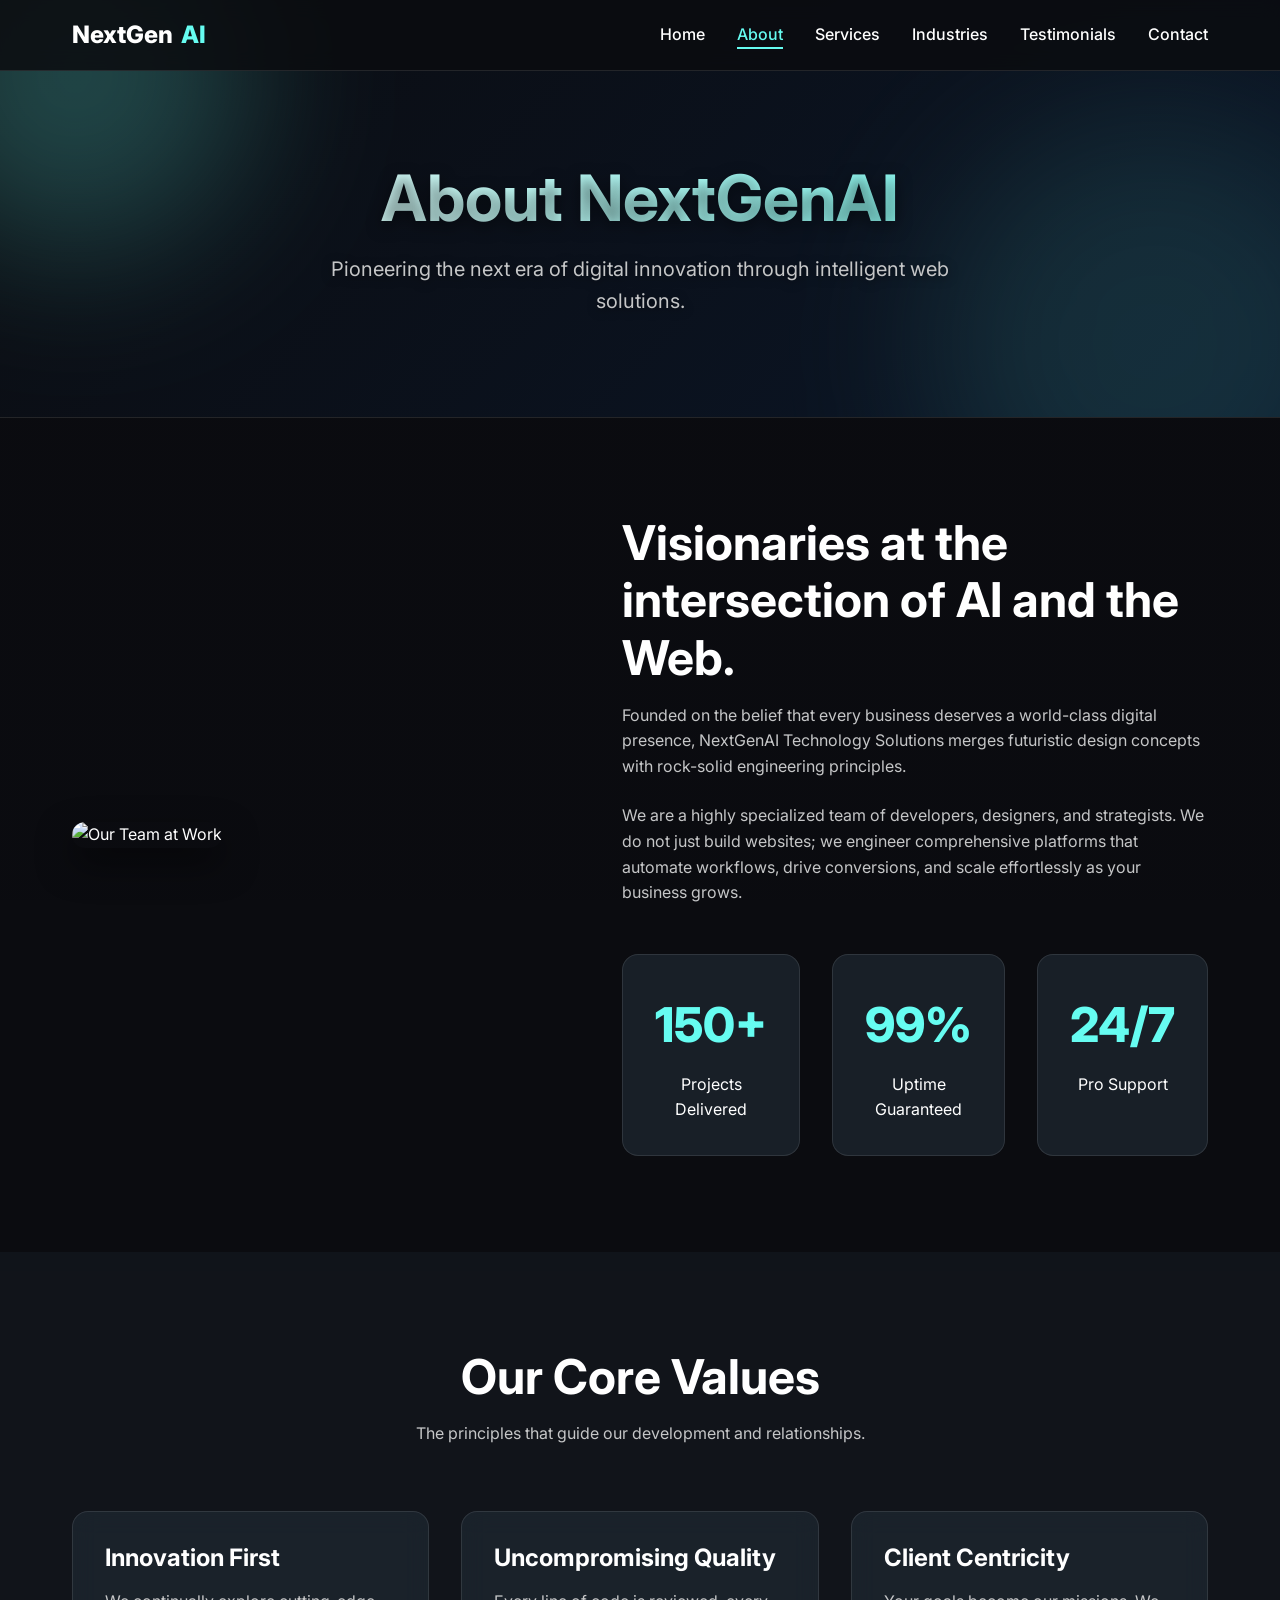
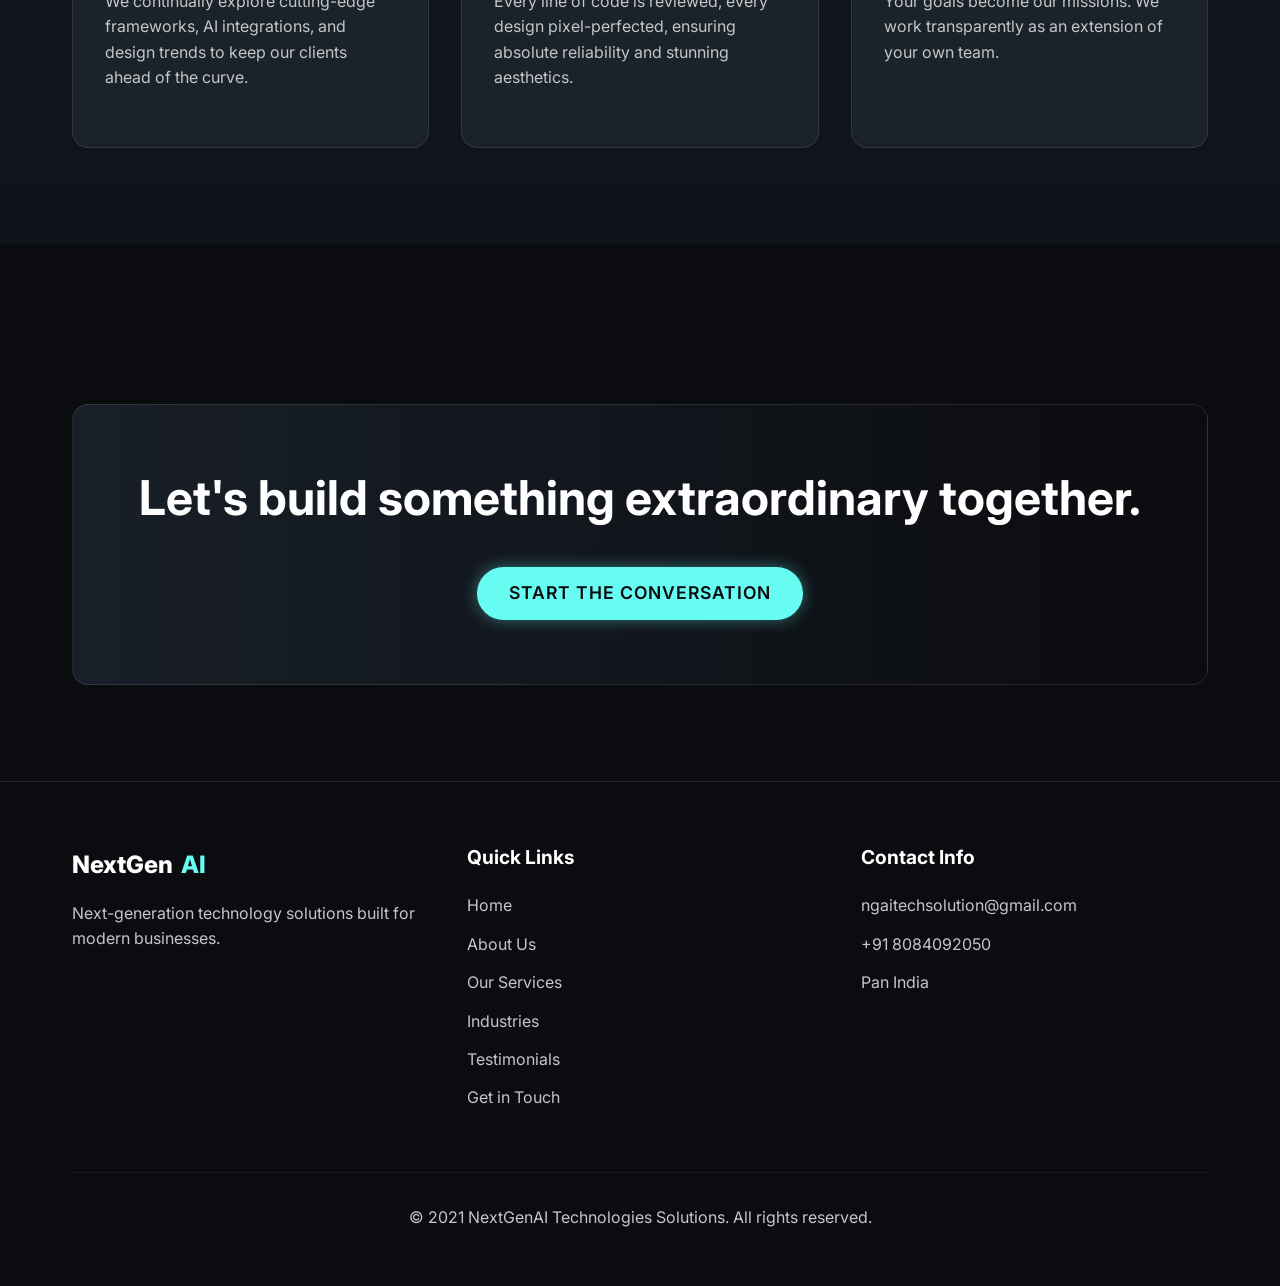
==== About.html @ a2633821 "Add files via upload" ====
<!DOCTYPE html>
<html lang="en">
<head>
    <meta charset="UTF-8">
    <meta name="viewport" content="width=device-width, initial-scale=1.0">
    <meta name="description" content="Learn about NextGenAI Technology Solutions, our mission, vision and team.">
    <title>About Us | NextGenAI Technology</title>
    <!-- Google Fonts -->
    <link rel="preconnect" href="https://fonts.googleapis.com">
    <link rel="preconnect" href="https://fonts.gstatic.com" crossorigin>
    <link href="https://fonts.googleapis.com/css2?family=Inter:wght@300;400;500;600;700;800&display=swap" rel="stylesheet">
    <link rel="stylesheet" href="style.css">
    <style>
        .page-header {
            padding: 160px 0 100px;
            text-align: center;
            position: relative;
            background-color: var(--bg-color);
            border-bottom: 1px solid var(--glass-border);
            overflow: hidden;
            z-index: 1;
        }

        .header-bg-elements {
            position: absolute;
            top: 0; left: 0; width: 100%; height: 100%;
            z-index: -2;
            overflow: hidden;
            background: linear-gradient(-45deg, #0b0c10, #1f2833, #0a192f, #0b0c10);
            background-size: 400% 400%;
            animation: gradientBG 15s ease infinite;
        }

        .orb {
            position: absolute;
            border-radius: 50%;
            filter: blur(80px);
            opacity: 0.6;
            animation: floatOrb 10s infinite ease-in-out alternate;
        }

        .orb-1 {
            width: 350px; height: 350px;
            background: rgba(102, 252, 241, 0.4);
            top: -100px; left: -100px;
            animation-delay: 0s;
        }

        .orb-2 {
            width: 450px; height: 450px;
            background: rgba(69, 162, 158, 0.3);
            bottom: -150px; right: -100px;
            animation-duration: 12s;
            animation-delay: -5s;
        }

        .page-header::after {
            content: '';
            position: absolute;
            top: 0; left: 0; right: 0; bottom: 0;
            background: url('file:///C:/Users/rites/.gemini/antigravity/brain/25545eb5-5277-4ad1-b51b-b9562a341a34/site_bg_pattern_1773385852781.png') repeat;
            background-size: 400px;
            opacity: 0.25;
            animation: patternPan 30s linear infinite;
            z-index: -1;
            mask-image: linear-gradient(to bottom, black 30%, transparent 100%);
            -webkit-mask-image: linear-gradient(to bottom, black 30%, transparent 100%);
        }

        @keyframes floatOrb {
            0% { transform: translate(0, 0) scale(1); }
            100% { transform: translate(60px, 60px) scale(1.15); }
        }

        @keyframes patternPan {
            0% { background-position: 0 0; }
            100% { background-position: 400px 400px; }
        }

        @keyframes gradientBG {
            0% { background-position: 0% 50%; }
            50% { background-position: 100% 50%; }
            100% { background-position: 0% 50%; }
        }
        
        .story-section {
            display: grid;
            grid-template-columns: 1fr 1fr;
            gap: 4rem;
            align-items: center;
        }

        .stats-grid {
            display: grid;
            grid-template-columns: repeat(3, 1fr);
            gap: 2rem;
            margin-top: 3rem;
            text-align: center;
        }

        .stat-card {
            padding: 2rem;
        }

        .stat-number {
            font-size: 3rem;
            font-weight: 800;
            color: var(--accent-color);
            margin-bottom: 0.5rem;
        }

        @media (max-width: 768px) {
            .story-section {
                grid-template-columns: 1fr;
            }
            .stats-grid {
                grid-template-columns: 1fr;
            }
        }
    </style>
</head>
<body>
    
    <!-- Animated Global Background -->
    <div class="moving-bg"></div>

    <!-- Header -->
    <header>
        <div class="container nav-container">
            <a href="index.html" class="logo">NextGen<span>AI</span></a>
            <button class="mobile-menu-btn" aria-label="Toggle menu" aria-expanded="false">&#9776;</button>
            <nav>
                <ul class="nav-links">
                    <li><a href="index.html">Home</a></li>
                    <li><a href="About.html">About</a></li>
                    <li><a href="Service.html">Services</a></li>
                    <li><a href="Industries.html">Industries</a></li>
                    <li><a href="Testimonials.html">Testimonials</a></li>
                    <li><a href="Contact.html">Contact</a></li>
                </ul>
            </nav>
        </div>
    </header>

    <!-- Page Header -->
    <div class="page-header">
        <div class="header-bg-elements">
            <div class="orb orb-1"></div>
            <div class="orb orb-2"></div>
        </div>
        <div class="container reveal">
            <h1 style="position: relative; z-index: 10; text-shadow: 0 5px 15px rgba(0,0,0,0.5);">About NextGenAI</h1>
            <p style="font-size: 1.25rem; max-width: 700px; margin: 0 auto; position: relative; z-index: 10; color: var(--text-secondary); text-shadow: 0 2px 10px rgba(0,0,0,0.5);">Pioneering the next era of digital innovation through intelligent web solutions.</p>
        </div>
    </div>

    <!-- Our Story -->
    <section class="section">
        <div class="container">
            <div class="story-section">
                <div class="story-image reveal float-img">
                    <img src="file:///C:/Users/rites/.gemini/antigravity/brain/25545eb5-5277-4ad1-b51b-b9562a341a34/about_company_1773385227448.png" alt="Our Team at Work" style="width: 100%; border-radius: 16px; box-shadow: 0 15px 35px rgba(0,0,0,0.5);">
                </div>
                <div class="story-text reveal" style="transition-delay: 200ms;">
                    <h2>Visionaries at the intersection of AI and the Web.</h2>
                    <p>Founded on the belief that every business deserves a world-class digital presence, NextGenAI Technology Solutions merges futuristic design concepts with rock-solid engineering principles.</p>
                    <p>We are a highly specialized team of developers, designers, and strategists. We do not just build websites; we engineer comprehensive platforms that automate workflows, drive conversions, and scale effortlessly as your business grows.</p>
                    
                    <div class="stats-grid">
                        <div class="stat-card glass">
                            <div class="stat-number">150+</div>
                            <div class="stat-text">Projects Delivered</div>
                        </div>
                        <div class="stat-card glass">
                            <div class="stat-number">99%</div>
                            <div class="stat-text">Uptime Guaranteed</div>
                        </div>
                        <div class="stat-card glass">
                            <div class="stat-number">24/7</div>
                            <div class="stat-text">Pro Support</div>
                        </div>
                    </div>
                </div>
            </div>
        </div>
    </section>

    <!-- Values -->
    <section class="section" style="background: rgba(31,40,51,0.3);">
        <div class="container">
            <div class="section-header reveal">
                <h2>Our Core Values</h2>
                <p>The principles that guide our development and relationships.</p>
            </div>
            
            <div class="services-grid">
                <div class="service-card glass reveal">
                    <h3>Innovation First</h3>
                    <p>We continually explore cutting-edge frameworks, AI integrations, and design trends to keep our clients ahead of the curve.</p>
                </div>
                <div class="service-card glass reveal" style="transition-delay: 100ms;">
                    <h3>Uncompromising Quality</h3>
                    <p>Every line of code is reviewed, every design pixel-perfected, ensuring absolute reliability and stunning aesthetics.</p>
                </div>
                <div class="service-card glass reveal" style="transition-delay: 200ms;">
                    <h3>Client Centricity</h3>
                    <p>Your goals become our missions. We work transparently as an extension of your own team.</p>
                </div>
            </div>
        </div>
    </section>

    <section class="section">
        <div class="container">
            <div class="cta-banner reveal">
                <h2>Let's build something extraordinary together.</h2>
                <a href="Contact.html" class="btn btn-primary" style="margin-top: 1.5rem;">Start the Conversation</a>
            </div>
        </div>
    </section>

    <!-- Footer -->
    <footer>
        <div class="container">
            <div class="footer-grid">
                <div class="footer-col">
                    <a href="index.html" class="logo" style="margin-bottom: 1rem;">NextGen<span>AI</span></a>
                    <p>Next-generation technology solutions built for modern businesses.</p>
                </div>
                <div class="footer-col">
                    <h4>Quick Links</h4>
                    <ul>
                        <li><a href="index.html">Home</a></li>
                        <li><a href="About.html">About Us</a></li>
                        <li><a href="Service.html">Our Services</a></li>
                        <li><a href="Industries.html">Industries</a></li>
                        <li><a href="Testimonials.html">Testimonials</a></li>
                        <li><a href="Contact.html">Get in Touch</a></li>
                    </ul>
                </div>
                <div class="footer-col">
                    <h4>Contact Info</h4>
                    <ul style="color: var(--text-secondary);">
                        <li>ngaitechsolution@gmail.com</li>
                        <li>+91 8084092050</li>
                        <li>Pan India</li>
                    </ul>
                </div>
            </div>
            <div class="footer-bottom">
                <p>&copy; 2021 NextGenAI Technologies Solutions. All rights reserved.</p>
            </div>
        </div>
    </footer>

    <script src="script.js"></script>
</body>
</html>
---- style.css ----
/* Global Reset & Box Sizing */
*, *::before, *::after {
  box-sizing: border-box;
  margin: 0;
  padding: 0;
}

/* CSS Variables for Theme */
:root {
  --bg-color: #0b0c10;
  --bg-gradient: linear-gradient(135deg, #0b0c10 0%, #1f2833 100%);
  --surface-color: rgba(31, 40, 51, 0.7);
  --glass-border: rgba(255, 255, 255, 0.1);
  --text-primary: #ffffff;
  --text-secondary: #c5c6c7;
  --accent-color: #66fcf1;
  --accent-hover: #45a29e;
  --font-family: 'Inter', system-ui, -apple-system, sans-serif;
  --transition: all 0.3s ease;
}

body {
  font-family: var(--font-family);
  background-color: var(--bg-color);
  color: var(--text-primary);
  line-height: 1.6;
  overflow-x: hidden;
  min-height: 100vh;
}

/* Moving Background Layer */
.moving-bg {
  position: fixed;
  top: 0;
  left: 0;
  width: 100vw;
  height: 100vh;
  z-index: -5; /* Place deep in background */
  background-image: 
    linear-gradient(rgba(11,12,16,0.85), rgba(11,12,16,0.85)),
    url('file:///C:/Users/rites/.gemini/antigravity/brain/25545eb5-5277-4ad1-b51b-b9562a341a34/site_bg_pattern_1773385852781.png');
  background-repeat: repeat;
  background-size: 800px 800px;
  animation: bgPan 40s linear infinite;
}

@keyframes bgPan {
  0% { background-position: 0 0; }
  100% { background-position: 800px 800px; }
}

/* Floating Image Animation */
.float-img {
  animation: floatImg 8s ease-in-out infinite;
}

@keyframes floatImg {
  0% { transform: translateY(0px); }
  50% { transform: translateY(-15px); }
  100% { transform: translateY(0px); }
}

/* Pulse Image Animation */
.pulse-img {
  animation: pulseImg 8s ease-in-out infinite alternate;
  transform-origin: center;
}

@keyframes pulseImg {
  0% { transform: scale(1); filter: brightness(1); }
  100% { transform: scale(1.05); filter: brightness(1.2); }
}

/* Typography */
h1, h2, h3, h4, h5, h6 {
  font-weight: 700;
  line-height: 1.2;
  margin-bottom: 1rem;
}

h1 {
  font-size: clamp(2.5rem, 5vw, 4rem);
  background: linear-gradient(to right, #ffffff, var(--accent-color));
  -webkit-background-clip: text;
  background-clip: text;
  -webkit-text-fill-color: transparent;
}

h2 { font-size: clamp(2rem, 4vw, 3rem); }
h3 { font-size: 1.5rem; }
p { margin-bottom: 1.5rem; color: var(--text-secondary); }

a {
  text-decoration: none;
  color: var(--accent-color);
  transition: var(--transition);
}

a:hover { color: var(--accent-hover); }

/* Buttons */
.btn {
  display: inline-flex;
  align-items: center;
  justify-content: center;
  padding: 0.8rem 2rem;
  border-radius: 50px;
  font-weight: 600;
  font-size: 1.1rem;
  text-transform: uppercase;
  letter-spacing: 1px;
  cursor: pointer;
  transition: var(--transition);
  border: none;
}

.btn-primary {
  background: var(--accent-color);
  color: var(--bg-color);
  box-shadow: 0 0 15px rgba(102, 252, 241, 0.4);
}

.btn-primary:hover {
  background: var(--accent-hover);
  box-shadow: 0 0 25px rgba(102, 252, 241, 0.6);
  transform: translateY(-2px);
  color: var(--bg-color);
}

.btn-secondary {
  background: transparent;
  color: var(--accent-color);
  border: 2px solid var(--accent-color);
}

.btn-secondary:hover {
  background: rgba(102, 252, 241, 0.1);
  transform: translateY(-2px);
}

/* Glassmorphism Classes */
.glass {
  background: var(--surface-color);
  backdrop-filter: blur(12px);
  -webkit-backdrop-filter: blur(12px);
  border: 1px solid var(--glass-border);
  border-radius: 16px;
  padding: 2rem;
}

/* Layout Container */
.container {
  max-width: 1200px;
  margin: 0 auto;
  padding: 0 2rem;
}

/* Header & Navigation */
header {
  position: fixed;
  top: 0;
  width: 100%;
  z-index: 1000;
  background: rgba(11, 12, 16, 0.85);
  backdrop-filter: blur(10px);
  border-bottom: 1px solid var(--glass-border);
  padding: 1rem 0;
  transition: var(--transition);
}

header.scrolled {
  padding: 0.5rem 0;
  background: rgba(11, 12, 16, 0.95);
}

.nav-container {
  display: flex;
  justify-content: space-between;
  align-items: center;
}

.logo {
  font-size: 1.5rem;
  font-weight: 800;
  color: #fff;
  display: flex;
  align-items: center;
  gap: 0.5rem;
}

.logo span { color: var(--accent-color); }

.nav-links {
  display: flex;
  gap: 2rem;
  list-style: none;
}

.nav-links li a {
  color: var(--text-primary);
  font-weight: 500;
  position: relative;
}

.nav-links li a::after {
  content: '';
  position: absolute;
  bottom: -5px;
  left: 0;
  width: 0;
  height: 2px;
  background: var(--accent-color);
  transition: var(--transition);
}

.nav-links li a:hover::after, .nav-links li a.active::after {
  width: 100%;
}

.nav-links li a:hover, .nav-links li a.active {
  color: var(--accent-color);
}

.mobile-menu-btn {
  display: none;
  background: none;
  border: none;
  color: #fff;
  font-size: 1.5rem;
  cursor: pointer;
}

/* Hero Section */
.hero {
  height: 100vh;
  display: flex;
  align-items: center;
  position: relative;
  overflow: hidden;
  padding-top: 80px;
}

.hero-bg {
  position: absolute;
  top: 0;
  left: 0;
  width: 100%;
  height: 100%;
  object-fit: cover;
  z-index: -2;
  opacity: 0.6;
}

.hero-overlay {
  position: absolute;
  top: 0;
  left: 0;
  width: 100%;
  height: 100%;
  background: linear-gradient(180deg, rgba(11,12,16,0.3) 0%, rgba(11,12,16,1) 100%);
  z-index: -1;
}

.hero-content {
  max-width: 800px;
  text-align: center;
  margin: 0 auto;
}

.hero-content p {
  font-size: 1.25rem;
  margin-bottom: 2.5rem;
}

.hero-buttons {
  display: flex;
  gap: 1.5rem;
  justify-content: center;
}

/* Section Styling */
.section {
  padding: 6rem 0;
}

.section-header {
  text-align: center;
  margin-bottom: 4rem;
}

.section-header p {
  max-width: 600px;
  margin: 0 auto;
}

/* Services Grid */
.services-grid {
  display: grid;
  grid-template-columns: repeat(auto-fit, minmax(250px, 1fr));
  gap: 2rem;
}

.service-card {
  text-align: left;
  transition: var(--transition);
  position: relative;
  overflow: hidden;
}

.service-card:hover {
  transform: translateY(-10px);
  border-color: var(--accent-color);
  box-shadow: 0 10px 30px rgba(102, 252, 241, 0.1);
}

.service-icon {
  font-size: 2.5rem;
  color: var(--accent-color);
  margin-bottom: 1.5rem;
}

.service-card h3 { margin-bottom: 1rem; }

/* About Section Preview */
.about-preview {
  display: grid;
  grid-template-columns: 1fr 1fr;
  gap: 4rem;
  align-items: center;
}

.about-preview-img {
  width: 100%;
  border-radius: 16px;
  box-shadow: 0 20px 40px rgba(0,0,0,0.4);
  animation: float 6s ease-in-out infinite;
}

@keyframes float {
  0% { transform: translateY(0px); }
  50% { transform: translateY(-20px); }
  100% { transform: translateY(0px); }
}

/* CTA Sub-Section */
.cta-banner {
  background: linear-gradient(90deg, var(--surface-color), rgba(11,12,16,0.9));
  border: 1px solid var(--glass-border);
  border-radius: 16px;
  padding: 4rem 2rem;
  text-align: center;
  margin-top: 4rem;
}

/* Footer */
footer {
  background: #0b0c10;
  border-top: 1px solid var(--glass-border);
  padding: 4rem 0 2rem;
}

.footer-grid {
  display: grid;
  grid-template-columns: repeat(auto-fit, minmax(200px, 1fr));
  gap: 3rem;
  margin-bottom: 3rem;
}

.footer-col h4 {
  color: #fff;
  margin-bottom: 1.5rem;
  font-size: 1.2rem;
}

.footer-col ul {
  list-style: none;
}

.footer-col ul li {
  margin-bottom: 0.8rem;
}

.footer-col ul li a {
  color: var(--text-secondary);
}

.footer-col ul li a:hover {
  color: var(--accent-color);
  padding-left: 5px;
}

.footer-bottom {
  text-align: center;
  padding-top: 2rem;
  border-top: 1px solid rgba(255,255,255,0.05);
}

/* Animations */
.reveal {
  opacity: 0;
  transform: translateY(30px);
  transition: all 0.8s ease-out;
}

.reveal.active {
  opacity: 1;
  transform: translateY(0);
}

/* Responsive */
@media (max-width: 768px) {
  .nav-links {
    position: fixed;
    top: 70px;
    right: -100%;
    flex-direction: column;
    background: rgba(11, 12, 16, 0.95);
    backdrop-filter: blur(10px);
    width: 100%;
    height: calc(100vh - 70px);
    padding: 2rem;
    transition: var(--transition);
    align-items: center;
    border-top: 1px solid var(--glass-border);
  }

  .nav-links.active {
    right: 0;
  }

  .mobile-menu-btn { display: block; }
  
  .about-preview {
    grid-template-columns: 1fr;
    text-align: center;
  }
  
  .hero-buttons {
    flex-direction: column;
  }
  
  .hero-buttons .btn { width: 100%; }
}
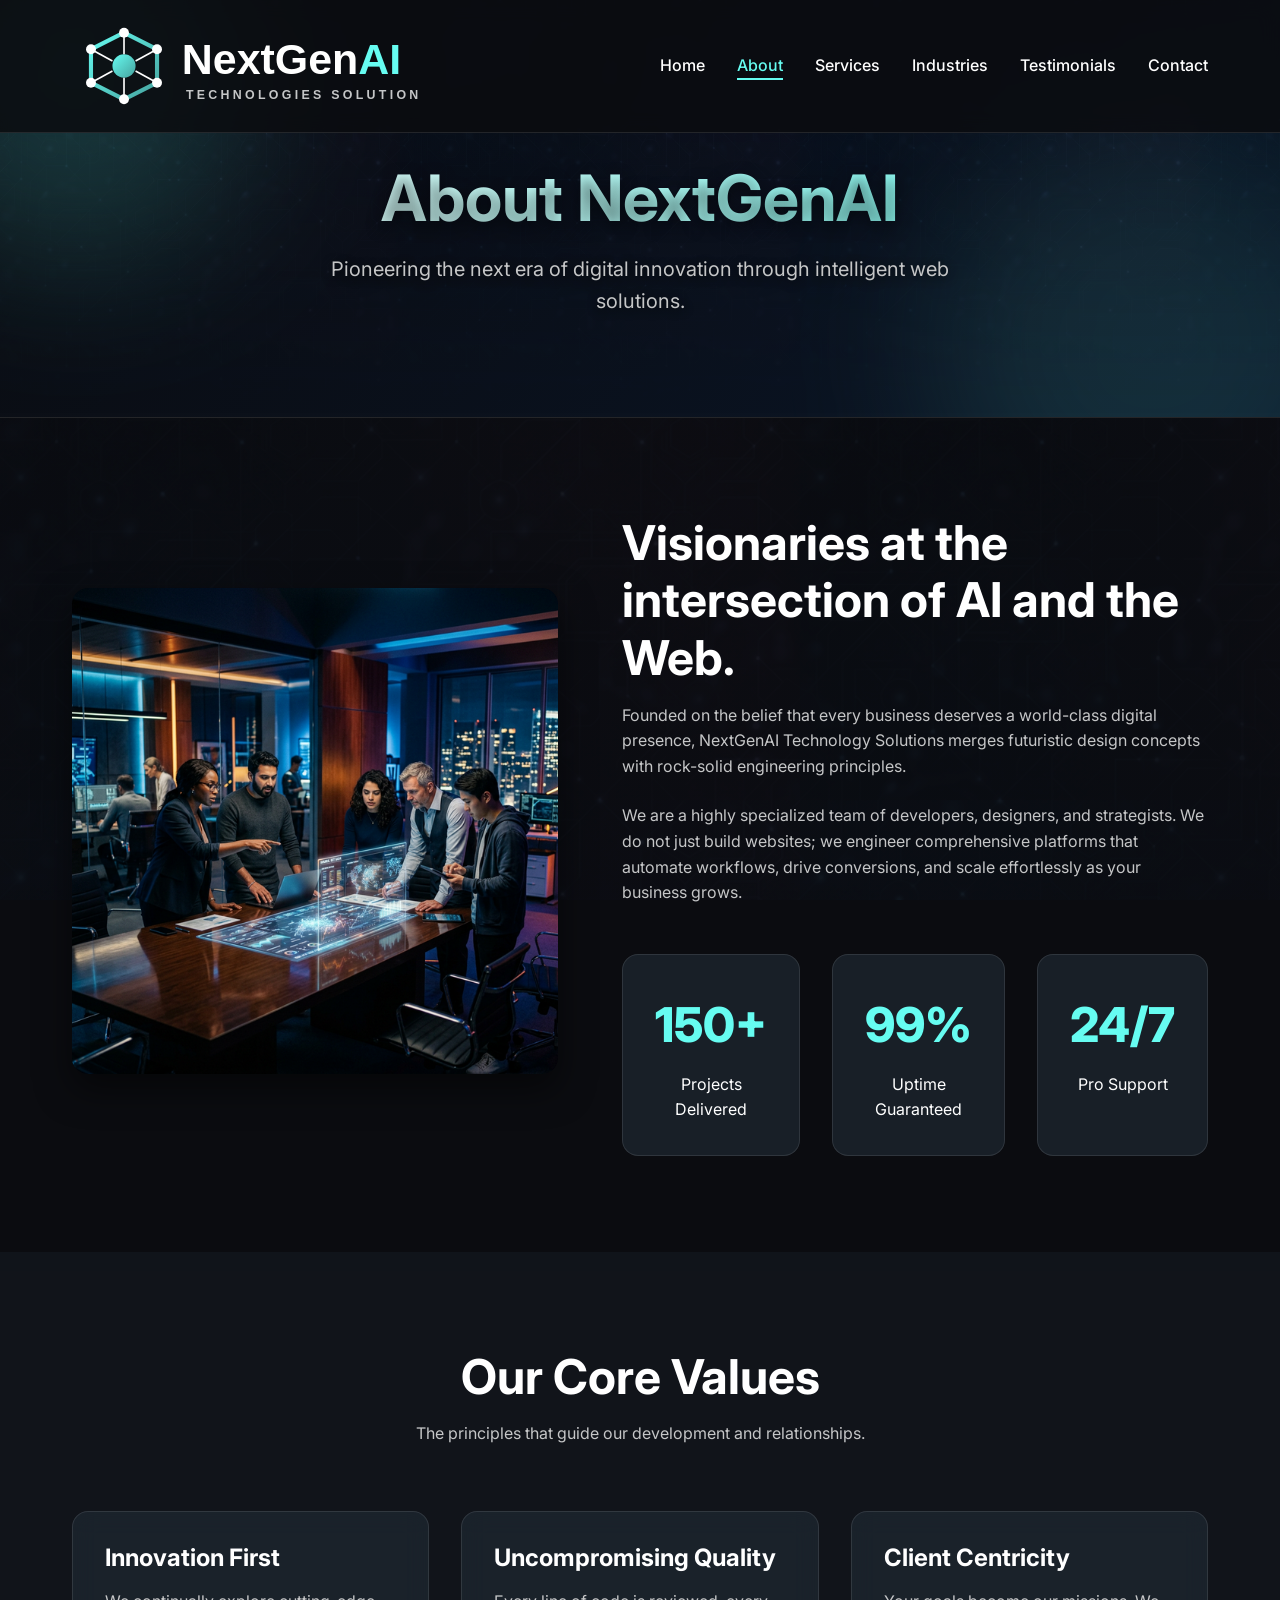
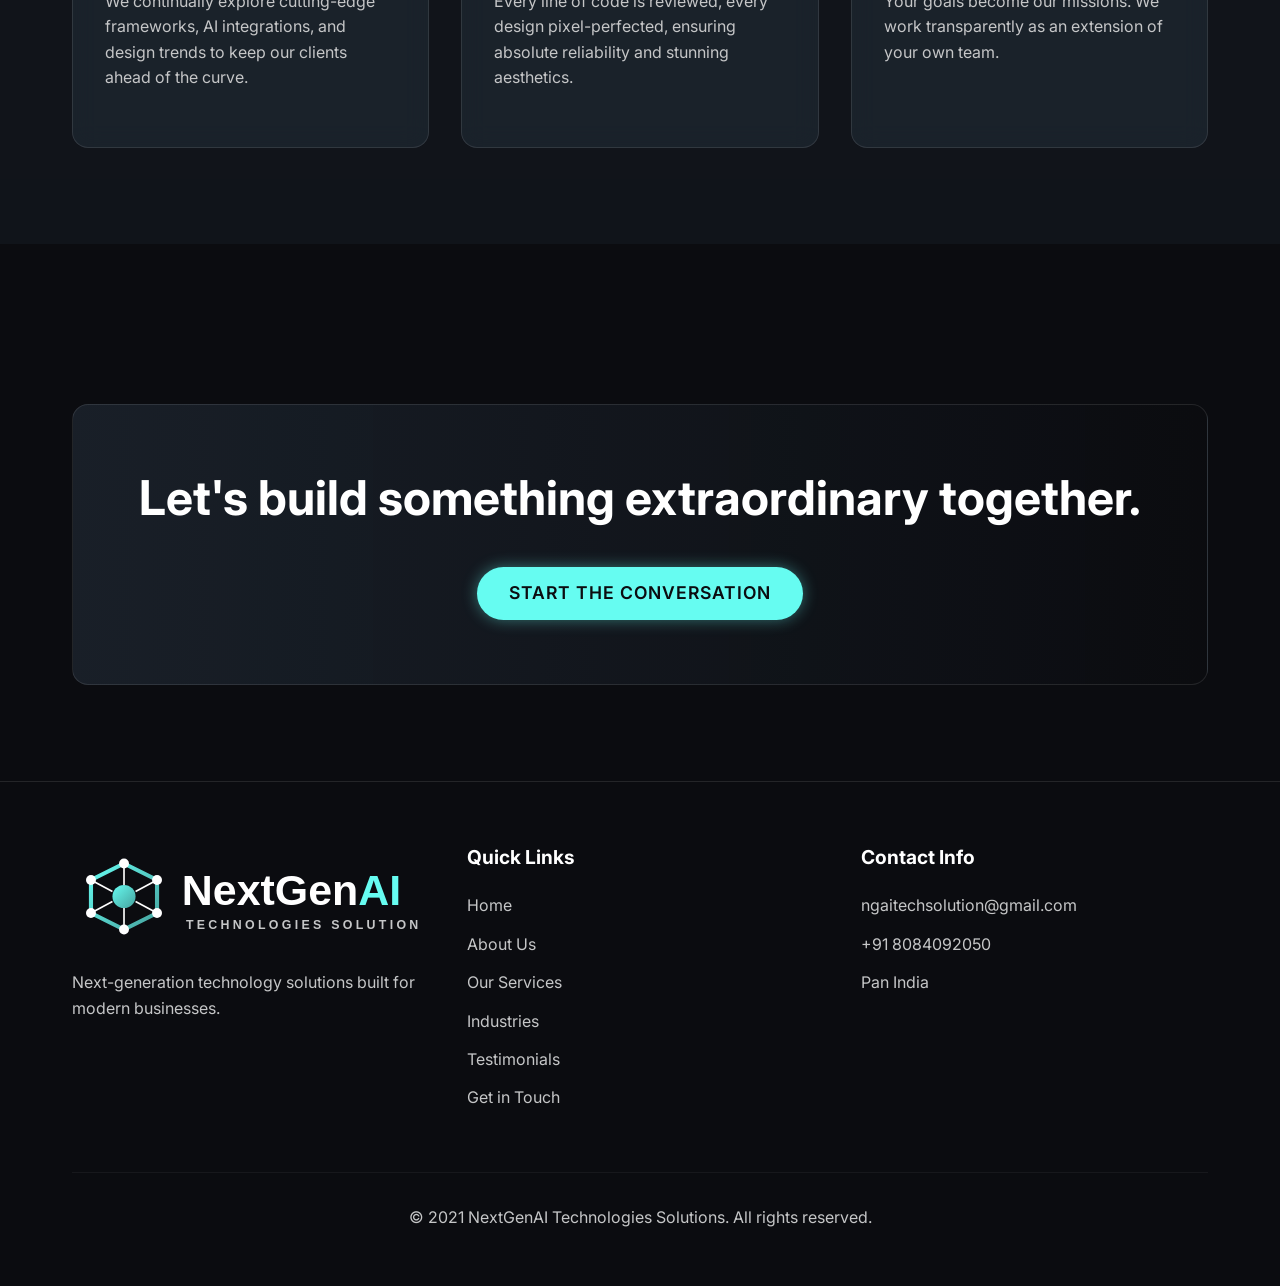
==== commit 6a0f5e0c: "Add files via upload" ====
--- a/About.html
+++ b/About.html
@@ -5,6 +5,8 @@
     <meta name="viewport" content="width=device-width, initial-scale=1.0">
     <meta name="description" content="Learn about NextGenAI Technology Solutions, our mission, vision and team.">
     <title>About Us | NextGenAI Technology</title>
+    <!-- Favicon -->
+    <link rel="icon" type="image/png" href="assets/images/favicon.png">
     <!-- Google Fonts -->
     <link rel="preconnect" href="https://fonts.googleapis.com">
     <link rel="preconnect" href="https://fonts.gstatic.com" crossorigin>
@@ -58,7 +60,7 @@
             content: '';
             position: absolute;
             top: 0; left: 0; right: 0; bottom: 0;
-            background: url('file:///C:/Users/rites/.gemini/antigravity/brain/25545eb5-5277-4ad1-b51b-b9562a341a34/site_bg_pattern_1773385852781.png') repeat;
+            background: url('assets/images/site_bg_pattern_1773385852781.png') repeat;
             background-size: 400px;
             opacity: 0.25;
             animation: patternPan 30s linear infinite;
@@ -127,7 +129,7 @@
     <!-- Header -->
     <header>
         <div class="container nav-container">
-            <a href="index.html" class="logo">NextGen<span>AI</span></a>
+            <a href="index.html" class="logo-link"><img src="assets/images/nextgen_ai_logo.svg" alt="NextGenAI Logo" class="site-logo"></a>
             <button class="mobile-menu-btn" aria-label="Toggle menu" aria-expanded="false">&#9776;</button>
             <nav>
                 <ul class="nav-links">
@@ -159,7 +161,7 @@
         <div class="container">
             <div class="story-section">
                 <div class="story-image reveal float-img">
-                    <img src="file:///C:/Users/rites/.gemini/antigravity/brain/25545eb5-5277-4ad1-b51b-b9562a341a34/about_company_1773385227448.png" alt="Our Team at Work" style="width: 100%; border-radius: 16px; box-shadow: 0 15px 35px rgba(0,0,0,0.5);">
+                    <img src="assets/images/about_company_1773385227448.png" alt="Our Team at Work" style="width: 100%; border-radius: 16px; box-shadow: 0 15px 35px rgba(0,0,0,0.5);">
                 </div>
                 <div class="story-text reveal" style="transition-delay: 200ms;">
                     <h2>Visionaries at the intersection of AI and the Web.</h2>
@@ -224,7 +226,7 @@
         <div class="container">
             <div class="footer-grid">
                 <div class="footer-col">
-                    <a href="index.html" class="logo" style="margin-bottom: 1rem;">NextGen<span>AI</span></a>
+                    <a href="index.html" class="logo-link" style="margin-bottom: 1rem; display: inline-block;"><img src="assets/images/nextgen_ai_logo.svg" alt="NextGenAI Logo" class="site-logo"></a>
                     <p>Next-generation technology solutions built for modern businesses.</p>
                 </div>
                 <div class="footer-col">
--- a/style.css
+++ b/style.css
@@ -38,7 +38,7 @@
   z-index: -5; /* Place deep in background */
   background-image: 
     linear-gradient(rgba(11,12,16,0.85), rgba(11,12,16,0.85)),
-    url('file:///C:/Users/rites/.gemini/antigravity/brain/25545eb5-5277-4ad1-b51b-b9562a341a34/site_bg_pattern_1773385852781.png');
+    url('assets/images/site_bg_pattern_1773385852781.png');
   background-repeat: repeat;
   background-size: 800px 800px;
   animation: bgPan 40s linear infinite;
@@ -189,6 +189,18 @@
 }
 
 .logo span { color: var(--accent-color); }
+
+.site-logo {
+  height: 100px;
+  width: auto;
+  object-fit: contain;
+}
+
+.logo-link {
+  display: flex;
+  align-items: center;
+  text-decoration: none;
+}
 
 .nav-links {
   display: flex;
